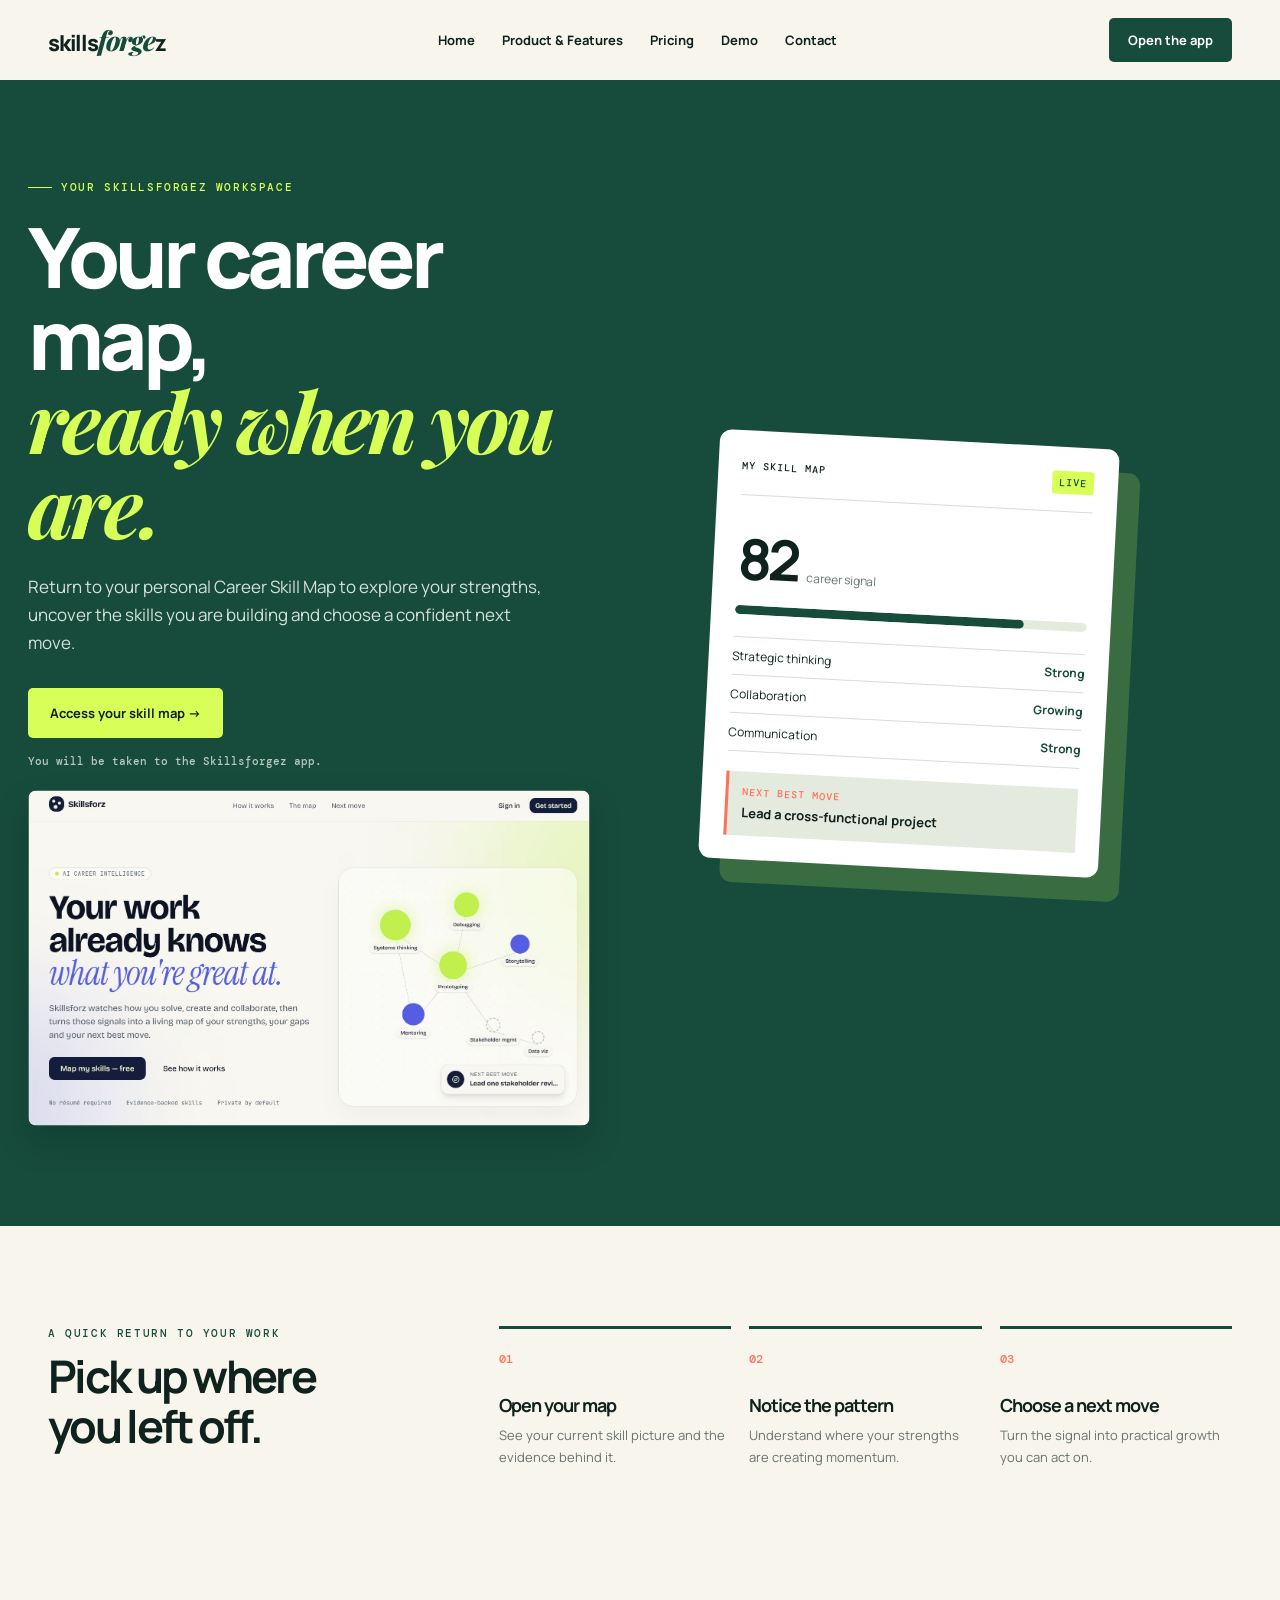
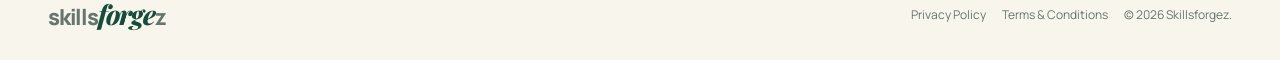
==== app.html @ 7d4a8dd1 "Add app access and pricing pages" ====
<!doctype html>
<script>if(document.referrer.includes('index.html'))location.replace('https://career-skill-map-716673.onhercules.app/?utm_campaign=App+first+publish&utm_content=App+first+publish&utm_medium=email_action&utm_source=customer.io');</script>
<html lang="en"><head><meta charset="UTF-8"><meta name="viewport" content="width=device-width,initial-scale=1.0"><title>Access your profile | Skillsforgez</title><link rel="stylesheet" href="styles.css"></head>
<body><header class="nav"><a href="index.html" class="logo">skills<i>forge</i>z</a><nav class="links"><a href="index.html">Home</a><a href="product.html">Product &amp; Features</a><a href="pricing.html">Pricing</a><a href="demo.html">Demo</a><a href="contact.html">Contact</a></nav><a class="nav-cta" href="https://career-skill-map-716673.onhercules.app/?utm_campaign=App+first+publish&amp;utm_content=App+first+publish&amp;utm_medium=email_action&amp;utm_source=customer.io">Open the app</a></header>
<main><section class="app-access"><div class="app-copy"><div class="eyebrow">Your Skillsforgez workspace</div><h1>Your career map,<br><em>ready when you are.</em></h1><p class="sub">Return to your personal Career Skill Map to explore your strengths, uncover the skills you are building and choose a confident next move.</p><a class="btn" href="https://career-skill-map-716673.onhercules.app/?utm_campaign=App+first+publish&amp;utm_content=App+first+publish&amp;utm_medium=email_action&amp;utm_source=customer.io">Access your skill map &rarr;</a><p class="access-note">You will be taken to the Skillsforgez app.</p></div><div class="app-preview" aria-hidden="true"><div class="preview-top"><span>MY SKILL MAP</span><i>LIVE</i></div><div class="map-score"><b>82</b><span>career signal</span></div><div class="map-bar"><i></i></div><div class="map-list"><div><span>Strategic thinking</span><b>Strong</b></div><div><span>Collaboration</span><b>Growing</b></div><div><span>Communication</span><b>Strong</b></div></div><div class="next-move"><small>NEXT BEST MOVE</small><strong>Lead a cross-functional project</strong></div></div></section><section class="app-steps"><div><div class="kicker">A quick return to your work</div><h2>Pick up where<br>you left off.</h2></div><div class="access-steps"><article><span>01</span><h3>Open your map</h3><p>See your current skill picture and the evidence behind it.</p></article><article><span>02</span><h3>Notice the pattern</h3><p>Understand where your strengths are creating momentum.</p></article><article><span>03</span><h3>Choose a next move</h3><p>Turn the signal into practical growth you can act on.</p></article></div></section></main><footer class="footer"><span class="logo">skills<i>forge</i>z</span><span class="footer-links"><a href="privacy.html">Privacy Policy</a><a href="terms.html">Terms &amp; Conditions</a><span>&copy; 2026 Skillsforgez.</span></span></footer></body></html>
---- styles.css ----
@import url('https://fonts.googleapis.com/css2?family=DM+Mono:wght@400;500&family=Manrope:wght@400;500;600;700;800&family=Playfair+Display:ital,wght@0,700;0,800;1,700&display=swap');
.hero .btn[href="app.html"]{position:relative;margin-bottom:356px}.hero .btn[href="app.html"]:after{content:'';position:absolute;z-index:2;left:0;top:calc(100% + 22px);width:min(560px,70vw);aspect-ratio:1463/873;background:url('app-homepage.jpg') center/cover no-repeat;border:1px solid rgba(255,255,255,.24);border-radius:9px;box-shadow:0 16px 32px rgba(5,25,18,.25)}@media(max-width:800px){.hero .btn[href="app.html"]{margin-bottom:calc(48vw + 42px)}.hero .btn[href="app.html"]:after{width:min(560px,84vw)}}
.app-copy .access-note:after{content:'';display:block;width:min(100%,560px);aspect-ratio:1463/873;margin-top:22px;background:url('app-homepage.jpg') center/cover no-repeat;border:1px solid rgba(255,255,255,.22);border-radius:9px;box-shadow:0 16px 32px rgba(5,25,18,.22)}
.nav-cta[href="app.html"]{font-size:0}.nav-cta[href="app.html"]:after{content:'Access your App';font:700 13px Manrope}
.app-access{max-width:none;background:var(--pine);color:#fff;min-height:600px;display:grid;grid-template-columns:1.05fr .95fr;gap:80px;align-items:center;overflow:hidden}.app-copy{max-width:610px;justify-self:end}.app-copy h1{margin-top:22px}.app-copy .btn{background:var(--lime);color:var(--ink);padding:16px 22px}.access-note{font:500 11px 'DM Mono';color:#b8c8be;margin:16px 0 0}.app-preview{max-width:400px;width:100%;background:#fff;color:var(--ink);padding:24px;border-radius:12px;box-shadow:22px 23px 0 rgba(216,255,88,.18);transform:rotate(3deg)}.preview-top{display:flex;justify-content:space-between;align-items:center;padding-bottom:17px;border-bottom:1px solid var(--line);font:500 10px 'DM Mono';letter-spacing:1px}.preview-top i{font-style:normal;background:var(--lime);padding:5px 7px;border-radius:3px;color:var(--pine)}.map-score{margin:24px 0 9px}.map-score b{font-size:56px;letter-spacing:-4px}.map-score span{margin-left:10px;color:var(--muted);font-size:12px}.map-bar{height:9px;background:#e5eadf;border-radius:20px;overflow:hidden;margin-bottom:22px}.map-bar i{display:block;width:82%;height:100%;background:var(--pine);border-radius:20px}.map-list{border-top:1px solid var(--line)}.map-list div{display:flex;justify-content:space-between;padding:10px 0;border-bottom:1px solid var(--line);font-size:12px}.map-list b{color:var(--pine)}.next-move{margin-top:20px;padding:14px;background:#e5eadf;border-left:3px solid var(--coral);display:flex;flex-direction:column;gap:5px}.next-move small{font:500 10px 'DM Mono';color:var(--coral);letter-spacing:1px}.next-move strong{font-size:13px}.app-steps{display:grid;grid-template-columns:.8fr 1.5fr;gap:60px;align-items:start}.access-steps{display:grid;grid-template-columns:repeat(3,1fr);gap:18px}.access-steps article{border-top:3px solid var(--pine);padding-top:17px}.access-steps span{font:500 12px 'DM Mono';color:var(--coral)}.access-steps h3{font-size:18px;letter-spacing:-1px;margin:25px 0 8px}.access-steps p{margin:0;color:var(--muted);font-size:13px;line-height:1.65}@media(max-width:800px){.app-access,.app-steps{grid-template-columns:1fr;gap:45px}.app-copy{justify-self:start}.app-preview{margin:auto;transform:none}.access-steps{grid-template-columns:1fr}}
.pricing{display:grid;grid-template-columns:.7fr 1.55fr;gap:68px;align-items:start}.pricing-intro .copy{margin-top:22px}.price-grid{display:grid;grid-template-columns:repeat(3,1fr);gap:14px}.price-card{position:relative;min-height:455px;padding:28px 23px 22px;border:1px solid var(--line);border-radius:9px;background:#fff;display:flex;flex-direction:column}.price-card h3{font-size:21px;letter-spacing:-1px;margin:18px 0 9px}.price-card p{font-size:13px;line-height:1.6;color:var(--muted);margin:0}.plan-label{font:500 11px 'DM Mono';letter-spacing:1px;text-transform:uppercase;color:var(--coral)}.price{margin:29px 0 18px;display:flex;flex-direction:column}.price b{font-size:27px;letter-spacing:-1.5px}.price span{font:500 11px 'DM Mono';color:var(--muted);margin-top:2px}.price-card ul{margin:0 0 27px;padding:0;list-style:none;font-size:12px;line-height:1.6}.price-card li{padding:8px 0;border-top:1px solid var(--line)}.price-card li:before{content:'+';color:var(--pine);font-weight:800;margin-right:8px}.price-btn{margin-top:auto;text-align:center;border:1px solid var(--pine);background:var(--pine);color:#fff;padding:12px 8px;border-radius:4px;font-size:12px;font-weight:800}.price-btn:hover{background:#0d3227}.price-btn.outline{background:transparent;color:var(--pine)}.price-btn.outline:hover{background:var(--pine);color:white}.price-card.featured{border:2px solid var(--pine);box-shadow:0 15px 30px rgba(15,45,35,.1)}.popular{position:absolute;top:-12px;right:18px;background:var(--lime);padding:5px 8px;border-radius:3px;font:500 10px 'DM Mono';text-transform:uppercase}.pricing-faq{max-width:none;background:#e5eadf;display:grid;grid-template-columns:.8fr 1.2fr;gap:90px}.pricing-faq>div{max-width:520px}.faq-list{max-width:700px}.faq-list details{border-top:1px solid #c8d3c9;padding:19px 0}.faq-list details:last-child{border-bottom:1px solid #c8d3c9}.faq-list summary{cursor:pointer;font-size:15px;font-weight:800;list-style:none}.faq-list summary:after{content:'+';float:right;color:var(--coral);font-size:20px}.faq-list details[open] summary:after{content:'–'}.faq-list p{font-size:13px;line-height:1.65;color:var(--muted);max-width:570px;margin:13px 25px 0 0}@media(max-width:1000px){.pricing{grid-template-columns:1fr}.price-grid{max-width:820px}.pricing-faq{grid-template-columns:1fr;gap:35px}}@media(max-width:800px){.price-grid{grid-template-columns:1fr}.price-card{min-height:0}.pricing-faq{padding:70px 28px}}
.footer-links{display:flex;gap:16px;align-items:center}.footer-links a:hover{color:var(--pine);text-decoration:underline}.legal{max-width:880px;margin:auto;padding:88px 28px 105px}.legal h1{font-size:58px;color:var(--pine);margin-bottom:16px}.legal .updated{font:500 11px 'DM Mono';letter-spacing:1px;color:var(--muted);text-transform:uppercase;margin-bottom:45px}.legal h2{font-size:26px;letter-spacing:-1.4px;margin:38px 0 12px}.legal p,.legal li{color:var(--muted);font-size:15px;line-height:1.75}.legal ul{padding-left:21px}@media(max-width:800px){.footer-links{flex-wrap:wrap}.legal h1{font-size:44px}}
.feature-grid{display:grid;grid-template-columns:repeat(2,1fr);gap:18px;margin-top:42px}.feature{border:1px solid var(--line);border-radius:8px;padding:28px;background:#fff}.feature-mark{width:35px;height:35px;border-radius:5px;background:var(--lime);display:grid;place-items:center;font:500 13px 'DM Mono';color:var(--pine)}.feature h3{font-size:21px;letter-spacing:-1px;margin:22px 0 9px}.feature p{font-size:14px;color:var(--muted);line-height:1.65;margin:0}.feature-wide{grid-column:span 2;background:var(--pine);color:white;display:flex;gap:35px;align-items:center}.feature-wide p{color:#c8d7ce;max-width:560px}.journey{background:#e5eadf;max-width:none}.journey>div{max-width:1240px;margin:auto}.journey-row{display:grid;grid-template-columns:120px 1fr 1.4fr;gap:30px;padding:28px 0;border-bottom:1px solid #cdd6cc;align-items:start}.journey-row:last-child{border:0}.journey-row span{font:500 11px 'DM Mono';color:var(--coral)}.journey-row h3{margin:0;font-size:20px;letter-spacing:-1px}.journey-row p{margin:0;color:var(--muted);font-size:14px;line-height:1.65}.audience{display:grid;grid-template-columns:repeat(3,1fr);gap:18px;margin-top:40px}.audience article{padding:25px;background:#fff;border:1px solid var(--line);border-radius:8px}.audience h3{font-size:18px;margin:0 0 12px}.audience p{font-size:14px;line-height:1.6;color:var(--muted);margin:0}@media(max-width:800px){.feature-grid,.audience{grid-template-columns:1fr}.feature-wide{grid-column:span 1;display:block}.journey-row{grid-template-columns:1fr;gap:10px}}
:root{--ink:#10221e;--pine:#174c3c;--lime:#d8ff58;--cream:#f8f5ec;--line:#d7ddd5;--muted:#66756e;--coral:#ff715a}*{box-sizing:border-box}html{scroll-behavior:smooth}body{margin:0;background:var(--cream);color:var(--ink);font-family:Manrope,Arial,sans-serif}a{text-decoration:none;color:inherit}.nav{height:80px;display:flex;align-items:center;justify-content:space-between;max-width:1240px;margin:auto;padding:0 28px}.logo{font-size:22px;font-weight:800;letter-spacing:-1.2px}.logo i{color:var(--pine);font-family:'Playfair Display';font-size:27px}.links{display:flex;gap:27px;font-size:13px;font-weight:700}.links a:hover,.links .active{color:var(--pine);text-decoration:underline;text-underline-offset:7px}.nav-cta,.btn{border:0;background:var(--pine);color:white;padding:13px 19px;border-radius:5px;font:700 13px Manrope;cursor:pointer;display:inline-block}.nav-cta:hover,.btn:hover{background:#0d3227}.hero{min-height:650px;background:var(--pine);overflow:hidden;position:relative;color:white}.hero:before{content:'';position:absolute;width:570px;height:570px;border:1px solid rgba(216,255,88,.28);border-radius:50%;right:-80px;top:45px}.hero-inner{max-width:1240px;margin:auto;padding:100px 28px;position:relative;z-index:1}.eyebrow,.kicker{font:500 11px 'DM Mono';letter-spacing:1.6px;text-transform:uppercase;color:var(--lime);display:flex;gap:9px;align-items:center}.eyebrow:before{content:'';width:24px;height:1px;background:var(--lime)}h1{font-size:clamp(50px,6.5vw,88px);letter-spacing:-5px;line-height:.98;max-width:760px;margin:22px 0 25px;font-weight:800}h1 em,h2 em{font-family:'Playfair Display';font-weight:700;color:var(--lime);letter-spacing:-4px}.sub{max-width:530px;font-size:17px;line-height:1.65;color:#d4e1d9;margin-bottom:31px}.hero .btn,.dark .btn{background:var(--lime);color:var(--ink);padding:16px 22px}.proof{display:flex;gap:26px;margin-top:60px;font-size:12px;color:#c5d4cb}.proof b{font-size:19px;color:white;display:block;margin-bottom:3px}.radar{position:absolute;right:60px;top:130px;width:390px;height:390px}.ring{position:absolute;border:1px solid rgba(216,255,88,.35);border-radius:50%;left:50%;top:50%;transform:translate(-50%,-50%)}.r1{width:130px;height:130px}.r2{width:255px;height:255px}.r3{width:380px;height:380px}.dot{position:absolute;background:var(--lime);width:11px;height:11px;border-radius:50%;box-shadow:0 0 0 8px rgba(216,255,88,.1)}.d1{top:58px;left:210px}.d2{top:255px;left:28px}.d3{bottom:35px;right:45px;background:var(--coral);box-shadow:0 0 0 8px rgba(255,113,90,.1)}section{max-width:1240px;margin:auto;padding:100px 28px}.intro{display:grid;grid-template-columns:1fr 1fr;gap:120px;align-items:end}.kicker{color:var(--pine)}h2{font-size:45px;letter-spacing:-2.7px;line-height:1.1;margin:12px 0 0}.intro p,.copy{font-size:17px;line-height:1.7;color:var(--muted);margin:0}.cards{background:#e5eadf;max-width:none}.cards>div{max-width:1240px;margin:auto}.steps{display:grid;grid-template-columns:repeat(3,1fr);gap:20px;margin-top:49px}.step{background:var(--cream);padding:29px;min-height:225px;border-top:4px solid var(--pine)}.num{font:500 12px 'DM Mono';color:var(--coral)}.step h3{font-size:22px;letter-spacing:-1px;margin:42px 0 10px}.step p{font-size:14px;line-height:1.6;color:var(--muted);margin:0}.footer{max-width:1240px;margin:auto;padding:28px;display:flex;justify-content:space-between;font-size:12px;color:var(--muted)}.page-head{background:var(--pine);color:white;padding:86px 28px}.page-head>div{max-width:1184px;margin:auto}.page-head h1{margin-bottom:0}.page-head .sub{margin:23px 0 0}.form-wrap{display:grid;grid-template-columns:.9fr 1.1fr;gap:90px;align-items:start}.form-wrap h2{margin-bottom:20px}.contact-list{list-style:none;padding:0;margin:28px 0}.contact-list li{margin:18px 0;color:var(--muted);font-size:14px}.contact-list b{color:var(--ink);display:block;margin-bottom:3px}.form-card{background:#fff;border:1px solid var(--line);border-radius:10px;padding:34px;box-shadow:0 15px 30px rgba(15,45,35,.06)}label{font-size:12px;font-weight:800;display:block;margin-bottom:7px}input,select,textarea{width:100%;border:1px solid #cfd8ce;border-radius:5px;background:#fbfcf9;padding:13px;font:14px Manrope;margin-bottom:18px;color:var(--ink)}textarea{resize:vertical;min-height:110px}.form-card .btn{width:100%;padding:15px}.demo-grid{display:grid;grid-template-columns:1.1fr .9fr;gap:58px;align-items:center}.dashboard{background:white;border:1px solid var(--line);border-radius:10px;padding:28px;box-shadow:0 20px 40px rgba(15,45,35,.08)}.dash-top{display:flex;justify-content:space-between;border-bottom:1px solid var(--line);padding-bottom:18px;font-weight:800;font-size:13px}.tag{font:500 10px 'DM Mono';color:var(--pine);background:var(--lime);padding:5px 7px;border-radius:3px}.score{font-size:52px;font-weight:800;letter-spacing:-4px;margin:28px 0 0}.score span{font-size:13px;letter-spacing:0;color:var(--muted);margin-left:8px}.signal{height:10px;background:#e5eadf;border-radius:20px;margin:12px 0 28px;overflow:hidden}.signal i{display:block;height:100%;width:82%;background:var(--pine);border-radius:20px}.list{border-top:1px solid var(--line);padding-top:10px}.list div{display:flex;justify-content:space-between;padding:10px 0;font-size:13px}.list b{color:var(--pine)}.dark{max-width:none;background:var(--ink);color:white;text-align:center;padding:92px 28px}.dark h2{max-width:700px;margin:14px auto 20px}.dark p{max-width:540px;margin:0 auto 28px;color:#b8c8be;line-height:1.65}@media(max-width:800px){.links{display:none}.radar{opacity:.35;right:-85px}.hero-inner{padding-top:75px}.intro,.form-wrap,.demo-grid{grid-template-columns:1fr;gap:30px}.steps{grid-template-columns:1fr}.page-head{padding:65px 28px}h1{letter-spacing:-3px}.footer{flex-direction:column;gap:10px}.proof{gap:15px}}
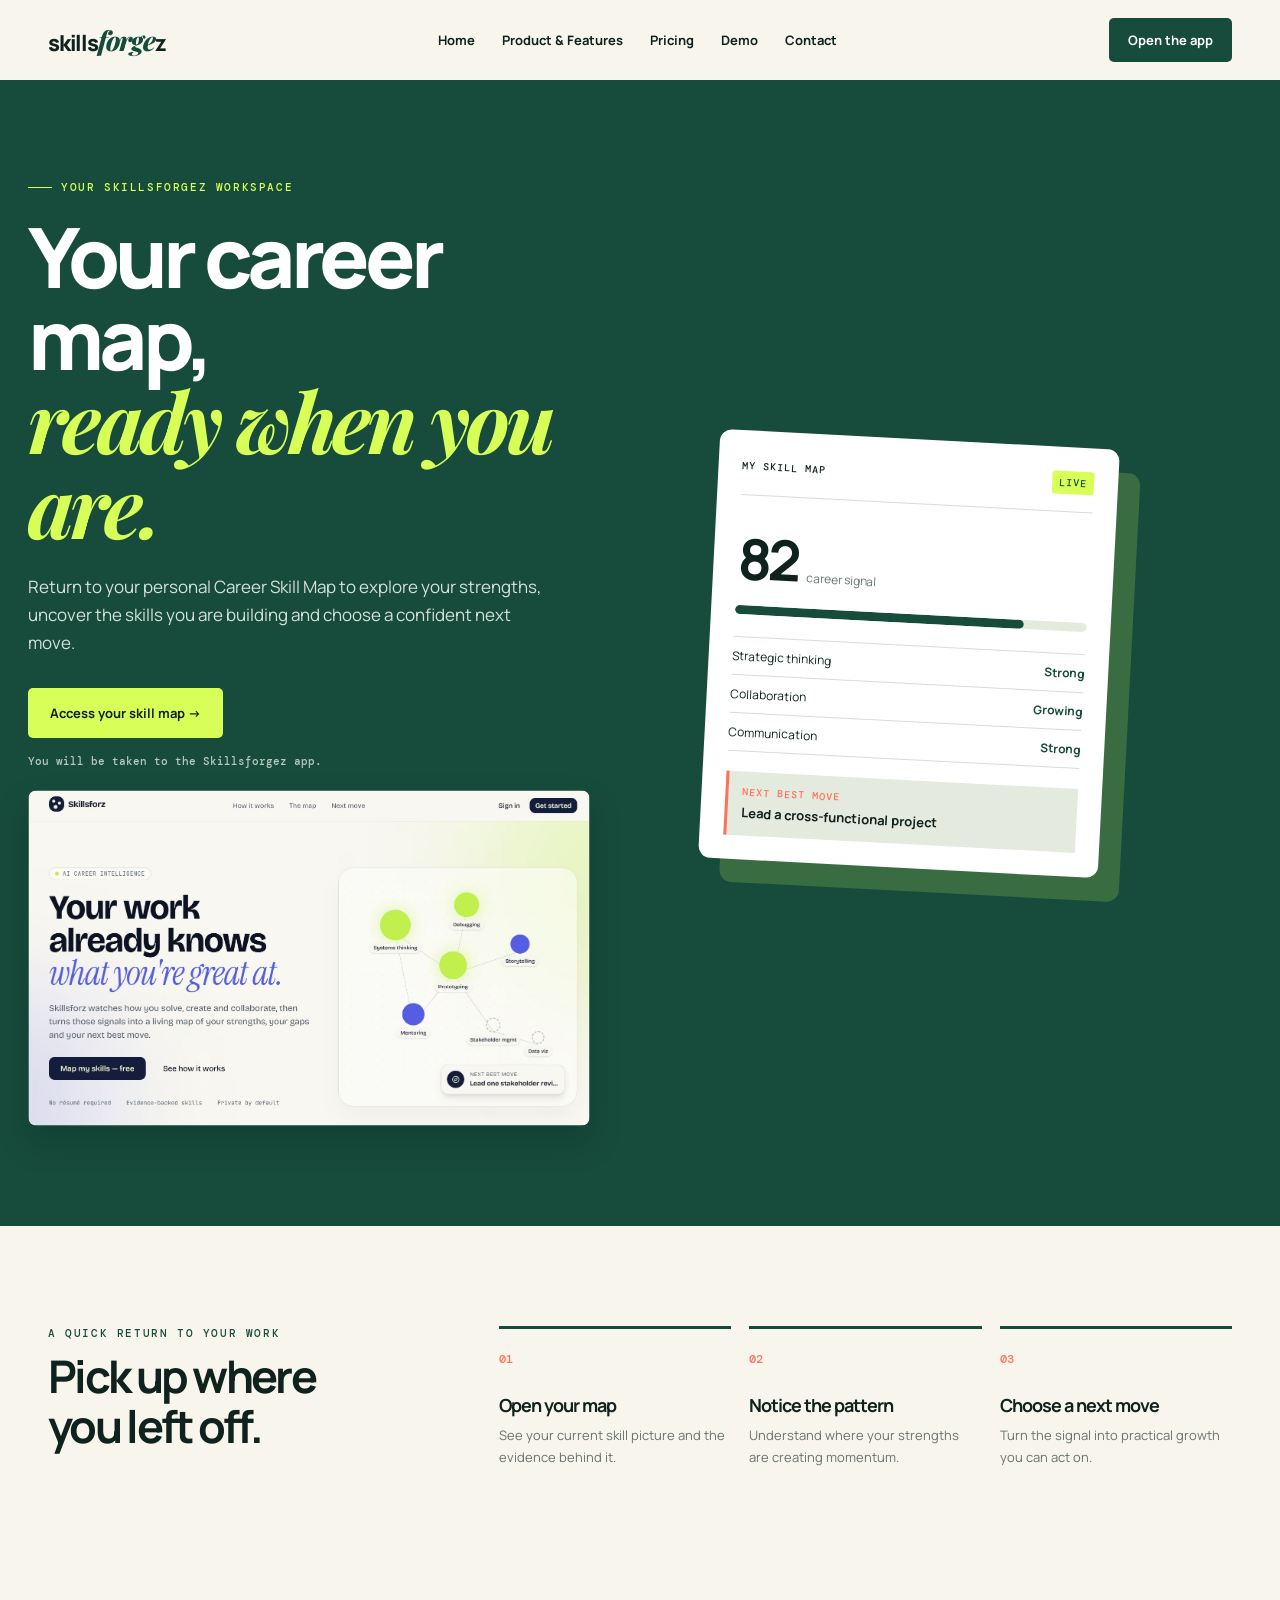
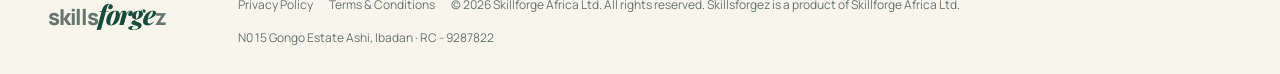
==== commit 894d26d4: "Update Skillsforgez website" ====
--- a/app.html
+++ b/app.html
@@ -2,4 +2,4 @@
 <script>if(document.referrer.includes('index.html'))location.replace('https://career-skill-map-716673.onhercules.app/?utm_campaign=App+first+publish&utm_content=App+first+publish&utm_medium=email_action&utm_source=customer.io');</script>
 <html lang="en"><head><meta charset="UTF-8"><meta name="viewport" content="width=device-width,initial-scale=1.0"><title>Access your profile | Skillsforgez</title><link rel="stylesheet" href="styles.css"></head>
 <body><header class="nav"><a href="index.html" class="logo">skills<i>forge</i>z</a><nav class="links"><a href="index.html">Home</a><a href="product.html">Product &amp; Features</a><a href="pricing.html">Pricing</a><a href="demo.html">Demo</a><a href="contact.html">Contact</a></nav><a class="nav-cta" href="https://career-skill-map-716673.onhercules.app/?utm_campaign=App+first+publish&amp;utm_content=App+first+publish&amp;utm_medium=email_action&amp;utm_source=customer.io">Open the app</a></header>
-<main><section class="app-access"><div class="app-copy"><div class="eyebrow">Your Skillsforgez workspace</div><h1>Your career map,<br><em>ready when you are.</em></h1><p class="sub">Return to your personal Career Skill Map to explore your strengths, uncover the skills you are building and choose a confident next move.</p><a class="btn" href="https://career-skill-map-716673.onhercules.app/?utm_campaign=App+first+publish&amp;utm_content=App+first+publish&amp;utm_medium=email_action&amp;utm_source=customer.io">Access your skill map &rarr;</a><p class="access-note">You will be taken to the Skillsforgez app.</p></div><div class="app-preview" aria-hidden="true"><div class="preview-top"><span>MY SKILL MAP</span><i>LIVE</i></div><div class="map-score"><b>82</b><span>career signal</span></div><div class="map-bar"><i></i></div><div class="map-list"><div><span>Strategic thinking</span><b>Strong</b></div><div><span>Collaboration</span><b>Growing</b></div><div><span>Communication</span><b>Strong</b></div></div><div class="next-move"><small>NEXT BEST MOVE</small><strong>Lead a cross-functional project</strong></div></div></section><section class="app-steps"><div><div class="kicker">A quick return to your work</div><h2>Pick up where<br>you left off.</h2></div><div class="access-steps"><article><span>01</span><h3>Open your map</h3><p>See your current skill picture and the evidence behind it.</p></article><article><span>02</span><h3>Notice the pattern</h3><p>Understand where your strengths are creating momentum.</p></article><article><span>03</span><h3>Choose a next move</h3><p>Turn the signal into practical growth you can act on.</p></article></div></section></main><footer class="footer"><span class="logo">skills<i>forge</i>z</span><span class="footer-links"><a href="privacy.html">Privacy Policy</a><a href="terms.html">Terms &amp; Conditions</a><span>&copy; 2026 Skillsforgez.</span></span></footer></body></html>
+<main><section class="app-access"><div class="app-copy"><div class="eyebrow">Your Skillsforgez workspace</div><h1>Your career map,<br><em>ready when you are.</em></h1><p class="sub">Return to your personal Career Skill Map to explore your strengths, uncover the skills you are building and choose a confident next move.</p><a class="btn" href="https://career-skill-map-716673.onhercules.app/?utm_campaign=App+first+publish&amp;utm_content=App+first+publish&amp;utm_medium=email_action&amp;utm_source=customer.io">Access your skill map &rarr;</a><p class="access-note">You will be taken to the Skillsforgez app.</p></div><div class="app-preview" aria-hidden="true"><div class="preview-top"><span>MY SKILL MAP</span><i>LIVE</i></div><div class="map-score"><b>82</b><span>career signal</span></div><div class="map-bar"><i></i></div><div class="map-list"><div><span>Strategic thinking</span><b>Strong</b></div><div><span>Collaboration</span><b>Growing</b></div><div><span>Communication</span><b>Strong</b></div></div><div class="next-move"><small>NEXT BEST MOVE</small><strong>Lead a cross-functional project</strong></div></div></section><section class="app-steps"><div><div class="kicker">A quick return to your work</div><h2>Pick up where<br>you left off.</h2></div><div class="access-steps"><article><span>01</span><h3>Open your map</h3><p>See your current skill picture and the evidence behind it.</p></article><article><span>02</span><h3>Notice the pattern</h3><p>Understand where your strengths are creating momentum.</p></article><article><span>03</span><h3>Choose a next move</h3><p>Turn the signal into practical growth you can act on.</p></article></div></section></main><footer class="footer"><span class="logo">skills<i>forge</i>z</span><span class="footer-links"><a href="privacy.html">Privacy Policy</a><a href="terms.html">Terms &amp; Conditions</a><span>&copy; 2026 Skillforge Africa Ltd. All rights reserved. Skillsforgez is a product of Skillforge Africa Ltd.</span><p class="footer-address">N0 15 Gongo Estate Ashi, Ibadan · RC - 9287822</p></span></footer></body></html>
--- a/styles.css
+++ b/styles.css
@@ -4,6 +4,6 @@
 .nav-cta[href="app.html"]{font-size:0}.nav-cta[href="app.html"]:after{content:'Access your App';font:700 13px Manrope}
 .app-access{max-width:none;background:var(--pine);color:#fff;min-height:600px;display:grid;grid-template-columns:1.05fr .95fr;gap:80px;align-items:center;overflow:hidden}.app-copy{max-width:610px;justify-self:end}.app-copy h1{margin-top:22px}.app-copy .btn{background:var(--lime);color:var(--ink);padding:16px 22px}.access-note{font:500 11px 'DM Mono';color:#b8c8be;margin:16px 0 0}.app-preview{max-width:400px;width:100%;background:#fff;color:var(--ink);padding:24px;border-radius:12px;box-shadow:22px 23px 0 rgba(216,255,88,.18);transform:rotate(3deg)}.preview-top{display:flex;justify-content:space-between;align-items:center;padding-bottom:17px;border-bottom:1px solid var(--line);font:500 10px 'DM Mono';letter-spacing:1px}.preview-top i{font-style:normal;background:var(--lime);padding:5px 7px;border-radius:3px;color:var(--pine)}.map-score{margin:24px 0 9px}.map-score b{font-size:56px;letter-spacing:-4px}.map-score span{margin-left:10px;color:var(--muted);font-size:12px}.map-bar{height:9px;background:#e5eadf;border-radius:20px;overflow:hidden;margin-bottom:22px}.map-bar i{display:block;width:82%;height:100%;background:var(--pine);border-radius:20px}.map-list{border-top:1px solid var(--line)}.map-list div{display:flex;justify-content:space-between;padding:10px 0;border-bottom:1px solid var(--line);font-size:12px}.map-list b{color:var(--pine)}.next-move{margin-top:20px;padding:14px;background:#e5eadf;border-left:3px solid var(--coral);display:flex;flex-direction:column;gap:5px}.next-move small{font:500 10px 'DM Mono';color:var(--coral);letter-spacing:1px}.next-move strong{font-size:13px}.app-steps{display:grid;grid-template-columns:.8fr 1.5fr;gap:60px;align-items:start}.access-steps{display:grid;grid-template-columns:repeat(3,1fr);gap:18px}.access-steps article{border-top:3px solid var(--pine);padding-top:17px}.access-steps span{font:500 12px 'DM Mono';color:var(--coral)}.access-steps h3{font-size:18px;letter-spacing:-1px;margin:25px 0 8px}.access-steps p{margin:0;color:var(--muted);font-size:13px;line-height:1.65}@media(max-width:800px){.app-access,.app-steps{grid-template-columns:1fr;gap:45px}.app-copy{justify-self:start}.app-preview{margin:auto;transform:none}.access-steps{grid-template-columns:1fr}}
 .pricing{display:grid;grid-template-columns:.7fr 1.55fr;gap:68px;align-items:start}.pricing-intro .copy{margin-top:22px}.price-grid{display:grid;grid-template-columns:repeat(3,1fr);gap:14px}.price-card{position:relative;min-height:455px;padding:28px 23px 22px;border:1px solid var(--line);border-radius:9px;background:#fff;display:flex;flex-direction:column}.price-card h3{font-size:21px;letter-spacing:-1px;margin:18px 0 9px}.price-card p{font-size:13px;line-height:1.6;color:var(--muted);margin:0}.plan-label{font:500 11px 'DM Mono';letter-spacing:1px;text-transform:uppercase;color:var(--coral)}.price{margin:29px 0 18px;display:flex;flex-direction:column}.price b{font-size:27px;letter-spacing:-1.5px}.price span{font:500 11px 'DM Mono';color:var(--muted);margin-top:2px}.price-card ul{margin:0 0 27px;padding:0;list-style:none;font-size:12px;line-height:1.6}.price-card li{padding:8px 0;border-top:1px solid var(--line)}.price-card li:before{content:'+';color:var(--pine);font-weight:800;margin-right:8px}.price-btn{margin-top:auto;text-align:center;border:1px solid var(--pine);background:var(--pine);color:#fff;padding:12px 8px;border-radius:4px;font-size:12px;font-weight:800}.price-btn:hover{background:#0d3227}.price-btn.outline{background:transparent;color:var(--pine)}.price-btn.outline:hover{background:var(--pine);color:white}.price-card.featured{border:2px solid var(--pine);box-shadow:0 15px 30px rgba(15,45,35,.1)}.popular{position:absolute;top:-12px;right:18px;background:var(--lime);padding:5px 8px;border-radius:3px;font:500 10px 'DM Mono';text-transform:uppercase}.pricing-faq{max-width:none;background:#e5eadf;display:grid;grid-template-columns:.8fr 1.2fr;gap:90px}.pricing-faq>div{max-width:520px}.faq-list{max-width:700px}.faq-list details{border-top:1px solid #c8d3c9;padding:19px 0}.faq-list details:last-child{border-bottom:1px solid #c8d3c9}.faq-list summary{cursor:pointer;font-size:15px;font-weight:800;list-style:none}.faq-list summary:after{content:'+';float:right;color:var(--coral);font-size:20px}.faq-list details[open] summary:after{content:'–'}.faq-list p{font-size:13px;line-height:1.65;color:var(--muted);max-width:570px;margin:13px 25px 0 0}@media(max-width:1000px){.pricing{grid-template-columns:1fr}.price-grid{max-width:820px}.pricing-faq{grid-template-columns:1fr;gap:35px}}@media(max-width:800px){.price-grid{grid-template-columns:1fr}.price-card{min-height:0}.pricing-faq{padding:70px 28px}}
-.footer-links{display:flex;gap:16px;align-items:center}.footer-links a:hover{color:var(--pine);text-decoration:underline}.legal{max-width:880px;margin:auto;padding:88px 28px 105px}.legal h1{font-size:58px;color:var(--pine);margin-bottom:16px}.legal .updated{font:500 11px 'DM Mono';letter-spacing:1px;color:var(--muted);text-transform:uppercase;margin-bottom:45px}.legal h2{font-size:26px;letter-spacing:-1.4px;margin:38px 0 12px}.legal p,.legal li{color:var(--muted);font-size:15px;line-height:1.75}.legal ul{padding-left:21px}@media(max-width:800px){.footer-links{flex-wrap:wrap}.legal h1{font-size:44px}}
+.footer-links{display:flex;gap:16px;align-items:center;flex-wrap:wrap}.footer-address{flex-basis:100%;margin:0}.footer-links a:hover{color:var(--pine);text-decoration:underline}.legal{max-width:880px;margin:auto;padding:88px 28px 105px}.legal h1{font-size:58px;color:var(--pine);margin-bottom:16px}.legal .updated{font:500 11px 'DM Mono';letter-spacing:1px;color:var(--muted);text-transform:uppercase;margin-bottom:45px}.legal h2{font-size:26px;letter-spacing:-1.4px;margin:38px 0 12px}.legal p,.legal li{color:var(--muted);font-size:15px;line-height:1.75}.legal ul{padding-left:21px}@media(max-width:800px){.footer-links{flex-wrap:wrap}.legal h1{font-size:44px}}
 .feature-grid{display:grid;grid-template-columns:repeat(2,1fr);gap:18px;margin-top:42px}.feature{border:1px solid var(--line);border-radius:8px;padding:28px;background:#fff}.feature-mark{width:35px;height:35px;border-radius:5px;background:var(--lime);display:grid;place-items:center;font:500 13px 'DM Mono';color:var(--pine)}.feature h3{font-size:21px;letter-spacing:-1px;margin:22px 0 9px}.feature p{font-size:14px;color:var(--muted);line-height:1.65;margin:0}.feature-wide{grid-column:span 2;background:var(--pine);color:white;display:flex;gap:35px;align-items:center}.feature-wide p{color:#c8d7ce;max-width:560px}.journey{background:#e5eadf;max-width:none}.journey>div{max-width:1240px;margin:auto}.journey-row{display:grid;grid-template-columns:120px 1fr 1.4fr;gap:30px;padding:28px 0;border-bottom:1px solid #cdd6cc;align-items:start}.journey-row:last-child{border:0}.journey-row span{font:500 11px 'DM Mono';color:var(--coral)}.journey-row h3{margin:0;font-size:20px;letter-spacing:-1px}.journey-row p{margin:0;color:var(--muted);font-size:14px;line-height:1.65}.audience{display:grid;grid-template-columns:repeat(3,1fr);gap:18px;margin-top:40px}.audience article{padding:25px;background:#fff;border:1px solid var(--line);border-radius:8px}.audience h3{font-size:18px;margin:0 0 12px}.audience p{font-size:14px;line-height:1.6;color:var(--muted);margin:0}@media(max-width:800px){.feature-grid,.audience{grid-template-columns:1fr}.feature-wide{grid-column:span 1;display:block}.journey-row{grid-template-columns:1fr;gap:10px}}
 :root{--ink:#10221e;--pine:#174c3c;--lime:#d8ff58;--cream:#f8f5ec;--line:#d7ddd5;--muted:#66756e;--coral:#ff715a}*{box-sizing:border-box}html{scroll-behavior:smooth}body{margin:0;background:var(--cream);color:var(--ink);font-family:Manrope,Arial,sans-serif}a{text-decoration:none;color:inherit}.nav{height:80px;display:flex;align-items:center;justify-content:space-between;max-width:1240px;margin:auto;padding:0 28px}.logo{font-size:22px;font-weight:800;letter-spacing:-1.2px}.logo i{color:var(--pine);font-family:'Playfair Display';font-size:27px}.links{display:flex;gap:27px;font-size:13px;font-weight:700}.links a:hover,.links .active{color:var(--pine);text-decoration:underline;text-underline-offset:7px}.nav-cta,.btn{border:0;background:var(--pine);color:white;padding:13px 19px;border-radius:5px;font:700 13px Manrope;cursor:pointer;display:inline-block}.nav-cta:hover,.btn:hover{background:#0d3227}.hero{min-height:650px;background:var(--pine);overflow:hidden;position:relative;color:white}.hero:before{content:'';position:absolute;width:570px;height:570px;border:1px solid rgba(216,255,88,.28);border-radius:50%;right:-80px;top:45px}.hero-inner{max-width:1240px;margin:auto;padding:100px 28px;position:relative;z-index:1}.eyebrow,.kicker{font:500 11px 'DM Mono';letter-spacing:1.6px;text-transform:uppercase;color:var(--lime);display:flex;gap:9px;align-items:center}.eyebrow:before{content:'';width:24px;height:1px;background:var(--lime)}h1{font-size:clamp(50px,6.5vw,88px);letter-spacing:-5px;line-height:.98;max-width:760px;margin:22px 0 25px;font-weight:800}h1 em,h2 em{font-family:'Playfair Display';font-weight:700;color:var(--lime);letter-spacing:-4px}.sub{max-width:530px;font-size:17px;line-height:1.65;color:#d4e1d9;margin-bottom:31px}.hero .btn,.dark .btn{background:var(--lime);color:var(--ink);padding:16px 22px}.proof{display:flex;gap:26px;margin-top:60px;font-size:12px;color:#c5d4cb}.proof b{font-size:19px;color:white;display:block;margin-bottom:3px}.radar{position:absolute;right:60px;top:130px;width:390px;height:390px}.ring{position:absolute;border:1px solid rgba(216,255,88,.35);border-radius:50%;left:50%;top:50%;transform:translate(-50%,-50%)}.r1{width:130px;height:130px}.r2{width:255px;height:255px}.r3{width:380px;height:380px}.dot{position:absolute;background:var(--lime);width:11px;height:11px;border-radius:50%;box-shadow:0 0 0 8px rgba(216,255,88,.1)}.d1{top:58px;left:210px}.d2{top:255px;left:28px}.d3{bottom:35px;right:45px;background:var(--coral);box-shadow:0 0 0 8px rgba(255,113,90,.1)}section{max-width:1240px;margin:auto;padding:100px 28px}.intro{display:grid;grid-template-columns:1fr 1fr;gap:120px;align-items:end}.kicker{color:var(--pine)}h2{font-size:45px;letter-spacing:-2.7px;line-height:1.1;margin:12px 0 0}.intro p,.copy{font-size:17px;line-height:1.7;color:var(--muted);margin:0}.cards{background:#e5eadf;max-width:none}.cards>div{max-width:1240px;margin:auto}.steps{display:grid;grid-template-columns:repeat(3,1fr);gap:20px;margin-top:49px}.step{background:var(--cream);padding:29px;min-height:225px;border-top:4px solid var(--pine)}.num{font:500 12px 'DM Mono';color:var(--coral)}.step h3{font-size:22px;letter-spacing:-1px;margin:42px 0 10px}.step p{font-size:14px;line-height:1.6;color:var(--muted);margin:0}.footer{max-width:1240px;margin:auto;padding:28px;display:flex;justify-content:space-between;font-size:12px;color:var(--muted)}.page-head{background:var(--pine);color:white;padding:86px 28px}.page-head>div{max-width:1184px;margin:auto}.page-head h1{margin-bottom:0}.page-head .sub{margin:23px 0 0}.form-wrap{display:grid;grid-template-columns:.9fr 1.1fr;gap:90px;align-items:start}.form-wrap h2{margin-bottom:20px}.contact-list{list-style:none;padding:0;margin:28px 0}.contact-list li{margin:18px 0;color:var(--muted);font-size:14px}.contact-list b{color:var(--ink);display:block;margin-bottom:3px}.form-card{background:#fff;border:1px solid var(--line);border-radius:10px;padding:34px;box-shadow:0 15px 30px rgba(15,45,35,.06)}label{font-size:12px;font-weight:800;display:block;margin-bottom:7px}input,select,textarea{width:100%;border:1px solid #cfd8ce;border-radius:5px;background:#fbfcf9;padding:13px;font:14px Manrope;margin-bottom:18px;color:var(--ink)}textarea{resize:vertical;min-height:110px}.form-card .btn{width:100%;padding:15px}.demo-grid{display:grid;grid-template-columns:1.1fr .9fr;gap:58px;align-items:center}.dashboard{background:white;border:1px solid var(--line);border-radius:10px;padding:28px;box-shadow:0 20px 40px rgba(15,45,35,.08)}.dash-top{display:flex;justify-content:space-between;border-bottom:1px solid var(--line);padding-bottom:18px;font-weight:800;font-size:13px}.tag{font:500 10px 'DM Mono';color:var(--pine);background:var(--lime);padding:5px 7px;border-radius:3px}.score{font-size:52px;font-weight:800;letter-spacing:-4px;margin:28px 0 0}.score span{font-size:13px;letter-spacing:0;color:var(--muted);margin-left:8px}.signal{height:10px;background:#e5eadf;border-radius:20px;margin:12px 0 28px;overflow:hidden}.signal i{display:block;height:100%;width:82%;background:var(--pine);border-radius:20px}.list{border-top:1px solid var(--line);padding-top:10px}.list div{display:flex;justify-content:space-between;padding:10px 0;font-size:13px}.list b{color:var(--pine)}.dark{max-width:none;background:var(--ink);color:white;text-align:center;padding:92px 28px}.dark h2{max-width:700px;margin:14px auto 20px}.dark p{max-width:540px;margin:0 auto 28px;color:#b8c8be;line-height:1.65}@media(max-width:800px){.links{display:none}.radar{opacity:.35;right:-85px}.hero-inner{padding-top:75px}.intro,.form-wrap,.demo-grid{grid-template-columns:1fr;gap:30px}.steps{grid-template-columns:1fr}.page-head{padding:65px 28px}h1{letter-spacing:-3px}.footer{flex-direction:column;gap:10px}.proof{gap:15px}}
